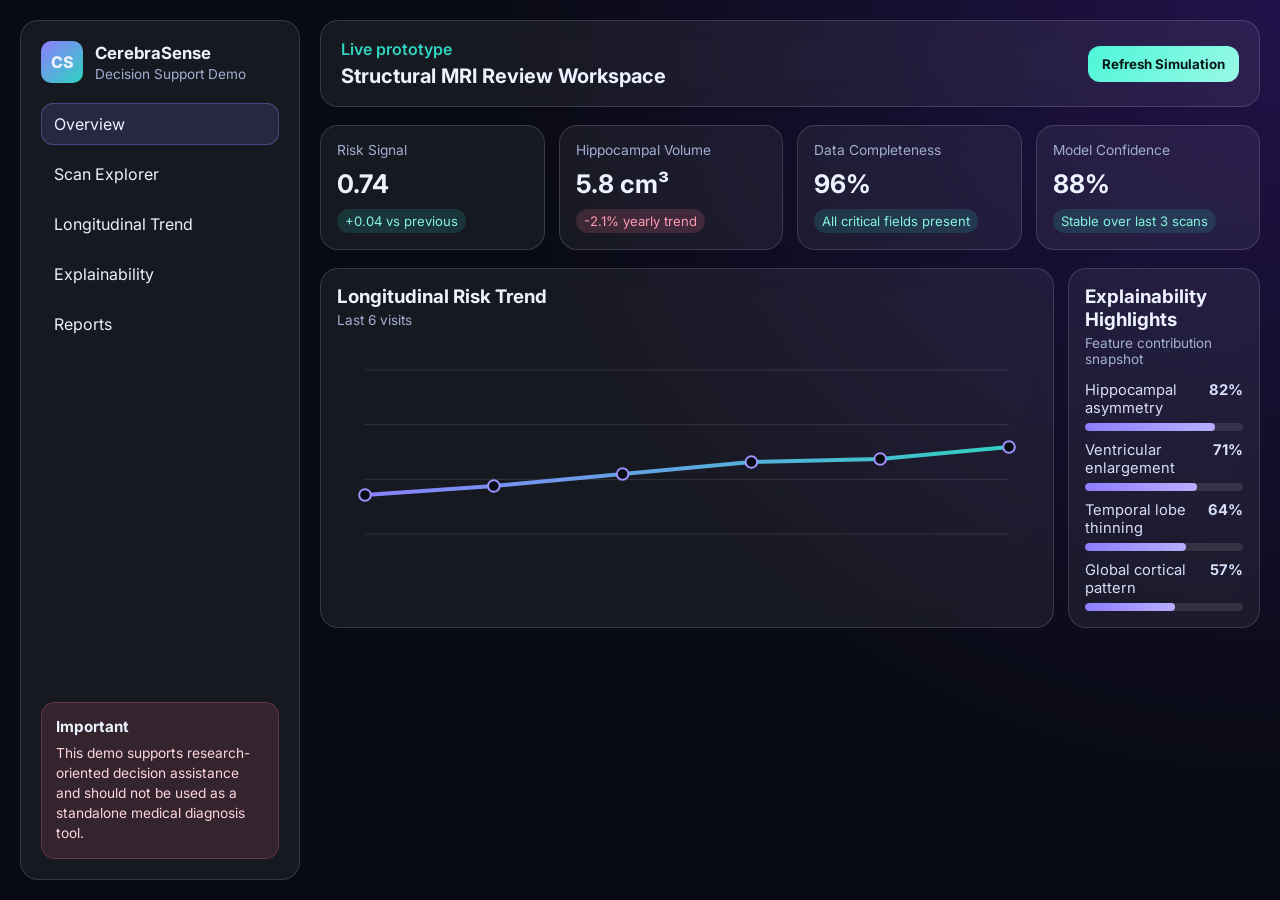
==== frontend_demo/index.html @ 2650602e "feat: implement OASIS backend infrastructure, training pipelines, and model evaluation utilities" ====
<!doctype html>
<html lang="en">
  <head>
    <meta charset="UTF-8" />
    <meta name="viewport" content="width=device-width, initial-scale=1.0" />
    <title>CerebraSense | MRI Decision Support Demo</title>
    <link rel="preconnect" href="https://fonts.googleapis.com" />
    <link rel="preconnect" href="https://fonts.gstatic.com" crossorigin />
    <link
      href="https://fonts.googleapis.com/css2?family=Inter:wght@400;500;600;700;800&display=swap"
      rel="stylesheet"
    />
    <link rel="stylesheet" href="./styles.css" />
  </head>
  <body>
    <div class="app-shell">
      <aside class="sidebar glass">
        <div class="brand">
          <div class="brand-mark">CS</div>
          <div>
            <h1>CerebraSense</h1>
            <p>Decision Support Demo</p>
          </div>
        </div>

        <nav>
          <button class="nav-item active">Overview</button>
          <button class="nav-item">Scan Explorer</button>
          <button class="nav-item">Longitudinal Trend</button>
          <button class="nav-item">Explainability</button>
          <button class="nav-item">Reports</button>
        </nav>

        <div class="notice">
          <h2>Important</h2>
          <p>
            This demo supports research-oriented decision assistance and should
            not be used as a standalone medical diagnosis tool.
          </p>
        </div>
      </aside>

      <main class="content">
        <header class="topbar glass">
          <div>
            <p class="eyebrow">Live prototype</p>
            <h2>Structural MRI Review Workspace</h2>
          </div>
          <button id="refreshBtn" class="primary-btn">Refresh Simulation</button>
        </header>

        <section class="kpi-grid">
          <article class="kpi glass">
            <p>Risk Signal</p>
            <h3 id="riskValue">0.74</h3>
            <span class="trend up">+0.04 vs previous</span>
          </article>
          <article class="kpi glass">
            <p>Hippocampal Volume</p>
            <h3 id="hippoValue">5.8 cm&sup3;</h3>
            <span class="trend down">-2.1% yearly trend</span>
          </article>
          <article class="kpi glass">
            <p>Data Completeness</p>
            <h3 id="dataValue">96%</h3>
            <span class="trend up">All critical fields present</span>
          </article>
          <article class="kpi glass">
            <p>Model Confidence</p>
            <h3 id="confValue">88%</h3>
            <span class="trend up">Stable over last 3 scans</span>
          </article>
        </section>

        <section class="panel-grid">
          <article class="panel glass">
            <div class="panel-header">
              <h3>Longitudinal Risk Trend</h3>
              <p>Last 6 visits</p>
            </div>
            <canvas id="trendChart" width="700" height="220" aria-label="Risk trend chart"></canvas>
          </article>

          <article class="panel glass explainability">
            <div class="panel-header">
              <h3>Explainability Highlights</h3>
              <p>Feature contribution snapshot</p>
            </div>
            <ul id="featureList"></ul>
          </article>
        </section>
      </main>
    </div>

    <script src="./app.js"></script>
  </body>
</html>
---- frontend_demo/styles.css ----
:root {
  --bg: #090b14;
  --bg-soft: #121727;
  --glass: rgba(255, 255, 255, 0.06);
  --line: rgba(255, 255, 255, 0.14);
  --text: #edf2ff;
  --muted: #a2afd2;
  --primary: #8d7dff;
  --primary-2: #2dd4bf;
  --danger: #ff758f;
  --radius: 18px;
}

* {
  box-sizing: border-box;
}

body {
  margin: 0;
  font-family: "Inter", system-ui, sans-serif;
  color: var(--text);
  min-height: 100vh;
  background: radial-gradient(circle at top right, #21124a 0%, var(--bg) 50%),
    linear-gradient(130deg, #060710, #0f1321);
}

.glass {
  background: var(--glass);
  border: 1px solid var(--line);
  backdrop-filter: blur(12px);
  border-radius: var(--radius);
}

.app-shell {
  display: grid;
  grid-template-columns: 280px 1fr;
  gap: 20px;
  min-height: 100vh;
  padding: 20px;
}

.sidebar {
  padding: 20px;
  display: flex;
  flex-direction: column;
  gap: 20px;
}

.brand {
  display: flex;
  gap: 12px;
  align-items: center;
}

.brand-mark {
  width: 42px;
  aspect-ratio: 1;
  border-radius: 10px;
  display: grid;
  place-items: center;
  font-weight: 800;
  background: linear-gradient(140deg, var(--primary), var(--primary-2));
}

.brand h1 {
  font-size: 1.05rem;
  margin: 0;
}

.brand p {
  margin: 3px 0 0;
  font-size: 0.85rem;
  color: var(--muted);
}

nav {
  display: flex;
  flex-direction: column;
  gap: 8px;
}

.nav-item {
  text-align: left;
  border: 1px solid transparent;
  color: var(--text);
  background: transparent;
  border-radius: 12px;
  padding: 10px 12px;
  font: inherit;
}

.nav-item:hover,
.nav-item.active {
  background: rgba(141, 125, 255, 0.15);
  border-color: rgba(141, 125, 255, 0.35);
}

.notice {
  margin-top: auto;
  padding: 14px;
  background: rgba(255, 117, 143, 0.12);
  border: 1px solid rgba(255, 117, 143, 0.24);
  border-radius: 14px;
}

.notice h2 {
  margin: 0 0 8px;
  font-size: 0.95rem;
}

.notice p {
  margin: 0;
  line-height: 1.45;
  color: #ffd6de;
  font-size: 0.86rem;
}

.content {
  display: grid;
  gap: 18px;
  align-content: start;
}

.topbar {
  padding: 18px 20px;
  display: flex;
  justify-content: space-between;
  align-items: center;
  gap: 14px;
}

.eyebrow {
  margin: 0;
  color: var(--primary-2);
  font-weight: 600;
}

.topbar h2 {
  margin: 5px 0 0;
  font-size: 1.25rem;
}

.primary-btn {
  border: none;
  color: #081b1a;
  background: linear-gradient(130deg, #4df6d8, #9af9e6);
  border-radius: 12px;
  padding: 10px 14px;
  font-weight: 700;
  font-family: inherit;
}

.kpi-grid {
  display: grid;
  grid-template-columns: repeat(4, minmax(160px, 1fr));
  gap: 14px;
}

.kpi {
  padding: 16px;
}

.kpi p {
  margin: 0;
  color: var(--muted);
  font-size: 0.86rem;
}

.kpi h3 {
  margin: 10px 0;
  font-size: 1.6rem;
}

.trend {
  font-size: 0.82rem;
  padding: 4px 8px;
  border-radius: 999px;
  display: inline-flex;
}

.trend.up {
  color: #86f3de;
  background: rgba(45, 212, 191, 0.15);
}

.trend.down {
  color: #ff9bb2;
  background: rgba(255, 117, 143, 0.16);
}

.panel-grid {
  display: grid;
  grid-template-columns: 1.7fr 1fr;
  gap: 14px;
}

.panel {
  padding: 16px;
}

.panel-header h3 {
  margin: 0;
}

.panel-header p {
  margin: 4px 0 14px;
  font-size: 0.85rem;
  color: var(--muted);
}

.explainability ul {
  list-style: none;
  margin: 0;
  padding: 0;
  display: grid;
  gap: 10px;
}

.explainability li {
  display: grid;
  gap: 6px;
}

.feature-row {
  display: flex;
  justify-content: space-between;
  color: #d7defa;
  font-size: 0.92rem;
}

.bar {
  width: 100%;
  height: 8px;
  border-radius: 999px;
  background: rgba(255, 255, 255, 0.1);
  overflow: hidden;
}

.bar span {
  display: block;
  height: 100%;
  border-radius: inherit;
  background: linear-gradient(90deg, var(--primary), #b8aeff);
}

@media (max-width: 1100px) {
  .app-shell {
    grid-template-columns: 1fr;
  }

  .kpi-grid {
    grid-template-columns: repeat(2, minmax(170px, 1fr));
  }

  .panel-grid {
    grid-template-columns: 1fr;
  }
}

@media (max-width: 640px) {
  .kpi-grid {
    grid-template-columns: 1fr;
  }

  .topbar {
    flex-direction: column;
    align-items: flex-start;
  }
}
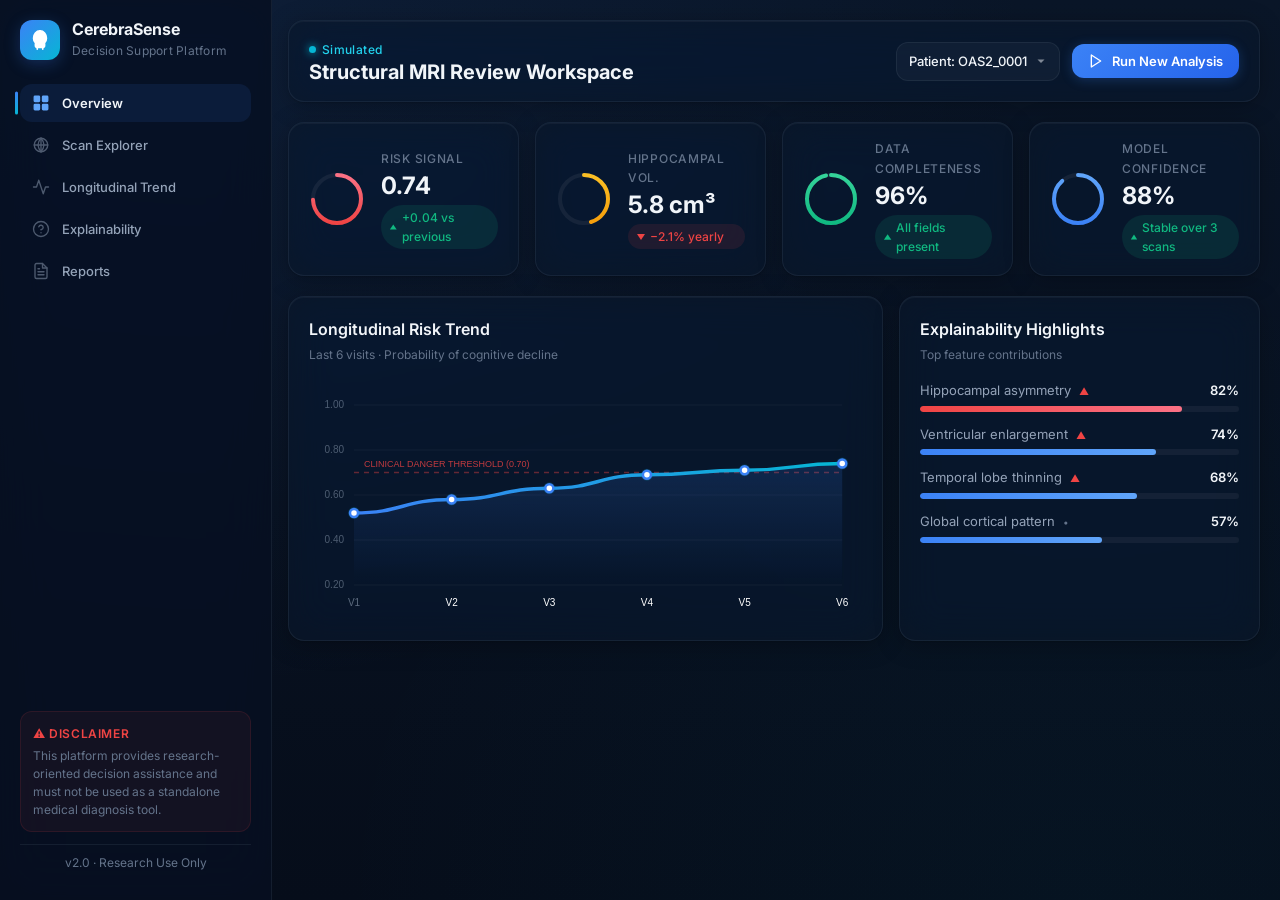
==== commit 2c9cb9ad: "Update execution counts and fix active commit hash in oasis2_multimodal_training notebook - Updated " ====
--- a/frontend_demo/index.html
+++ b/frontend_demo/index.html
@@ -3,95 +3,343 @@
   <head>
     <meta charset="UTF-8" />
     <meta name="viewport" content="width=device-width, initial-scale=1.0" />
-    <title>CerebraSense | MRI Decision Support Demo</title>
+    <meta name="description" content="CerebraSense — AI-Powered MRI Decision Support Platform for Alzheimer's Disease Detection and Longitudinal Monitoring" />
+    <title>CerebraSense | MRI Decision Support Platform</title>
+    <link rel="icon" href="data:image/svg+xml,%3Csvg xmlns='http://www.w3.org/2000/svg' viewBox='0 0 32 32'%3E%3Crect width='32' height='32' rx='8' fill='%233b82f6'/%3E%3Ctext x='16' y='22' text-anchor='middle' font-family='sans-serif' font-weight='800' font-size='16' fill='white'%3ECS%3C/text%3E%3C/svg%3E" />
     <link rel="preconnect" href="https://fonts.googleapis.com" />
     <link rel="preconnect" href="https://fonts.gstatic.com" crossorigin />
-    <link
-      href="https://fonts.googleapis.com/css2?family=Inter:wght@400;500;600;700;800&display=swap"
-      rel="stylesheet"
-    />
+    <link href="https://fonts.googleapis.com/css2?family=Inter:wght@300;400;500;600;700;800&display=swap" rel="stylesheet" />
     <link rel="stylesheet" href="./styles.css" />
   </head>
   <body>
+
+    <!-- Hidden SVG gradient definitions for gauge rings -->
+    <svg class="svg-defs" aria-hidden="true">
+      <defs>
+        <linearGradient id="gaugeGradBlue" x1="0%" y1="0%" x2="100%" y2="0%">
+          <stop offset="0%" stop-color="#3b82f6" />
+          <stop offset="100%" stop-color="#60a5fa" />
+        </linearGradient>
+        <linearGradient id="gaugeGradEmerald" x1="0%" y1="0%" x2="100%" y2="0%">
+          <stop offset="0%" stop-color="#10b981" />
+          <stop offset="100%" stop-color="#34d399" />
+        </linearGradient>
+        <linearGradient id="gaugeGradAmber" x1="0%" y1="0%" x2="100%" y2="0%">
+          <stop offset="0%" stop-color="#f59e0b" />
+          <stop offset="100%" stop-color="#fbbf24" />
+        </linearGradient>
+        <linearGradient id="gaugeGradCoral" x1="0%" y1="0%" x2="100%" y2="0%">
+          <stop offset="0%" stop-color="#ef4444" />
+          <stop offset="100%" stop-color="#fb7185" />
+        </linearGradient>
+      </defs>
+    </svg>
+
     <div class="app-shell">
-      <aside class="sidebar glass">
-        <div class="brand">
-          <div class="brand-mark">CS</div>
-          <div>
-            <h1>CerebraSense</h1>
-            <p>Decision Support Demo</p>
+
+      <!-- ══ Sidebar ══════════════════════════════════════ -->
+      <aside class="sidebar" id="sidebar" role="navigation" aria-label="Main navigation">
+        <div class="sidebar-header">
+          <div class="brand">
+            <div class="brand-mark">
+              <svg viewBox="0 0 24 24" fill="none" stroke="#fff" stroke-width="1.8" stroke-linecap="round" stroke-linejoin="round">
+                <path d="M12 2C8 2 5 5.6 5 10c0 2.4.8 4 2 5v3a2 2 0 0 0 2 2h6a2 2 0 0 0 2-2v-3c1.2-1 2-2.6 2-5 0-4.4-3-8-7-8z"/>
+                <path d="M9 22v-4M15 22v-4M12 2v6M9 10h6"/>
+              </svg>
+            </div>
+            <div>
+              <h1>CerebraSense</h1>
+              <p>Decision Support Platform</p>
+            </div>
           </div>
         </div>
 
         <nav>
-          <button class="nav-item active">Overview</button>
-          <button class="nav-item">Scan Explorer</button>
-          <button class="nav-item">Longitudinal Trend</button>
-          <button class="nav-item">Explainability</button>
-          <button class="nav-item">Reports</button>
+          <button class="nav-item active" data-page="overview" aria-label="Overview dashboard">
+            <svg viewBox="0 0 24 24" fill="none" stroke="currentColor" stroke-width="1.8" stroke-linecap="round" stroke-linejoin="round"><rect x="3" y="3" width="7" height="7" rx="1"/><rect x="14" y="3" width="7" height="7" rx="1"/><rect x="3" y="14" width="7" height="7" rx="1"/><rect x="14" y="14" width="7" height="7" rx="1"/></svg>
+            <span>Overview</span>
+          </button>
+          <button class="nav-item" data-page="scan-explorer" aria-label="Scan Explorer">
+            <svg viewBox="0 0 24 24" fill="none" stroke="currentColor" stroke-width="1.8" stroke-linecap="round" stroke-linejoin="round"><circle cx="12" cy="12" r="9"/><path d="M12 3v18M3 12h18"/><path d="M12 3a15 15 0 0 1 4 9 15 15 0 0 1-4 9"/><path d="M12 3a15 15 0 0 0-4 9 15 15 0 0 0 4 9"/></svg>
+            <span>Scan Explorer</span>
+          </button>
+          <button class="nav-item" data-page="longitudinal" aria-label="Longitudinal Trend">
+            <svg viewBox="0 0 24 24" fill="none" stroke="currentColor" stroke-width="1.8" stroke-linecap="round" stroke-linejoin="round"><polyline points="22 12 18 12 15 21 9 3 6 12 2 12"/></svg>
+            <span>Longitudinal Trend</span>
+          </button>
+          <button class="nav-item" data-page="explainability" aria-label="Explainability">
+            <svg viewBox="0 0 24 24" fill="none" stroke="currentColor" stroke-width="1.8" stroke-linecap="round" stroke-linejoin="round"><circle cx="12" cy="12" r="10"/><path d="M9.09 9a3 3 0 0 1 5.83 1c0 2-3 3-3 3"/><line x1="12" y1="17" x2="12.01" y2="17"/></svg>
+            <span>Explainability</span>
+          </button>
+          <button class="nav-item" data-page="reports" aria-label="Reports">
+            <svg viewBox="0 0 24 24" fill="none" stroke="currentColor" stroke-width="1.8" stroke-linecap="round" stroke-linejoin="round"><path d="M14 2H6a2 2 0 0 0-2 2v16a2 2 0 0 0 2 2h12a2 2 0 0 0 2-2V8z"/><polyline points="14 2 14 8 20 8"/><line x1="16" y1="13" x2="8" y2="13"/><line x1="16" y1="17" x2="8" y2="17"/><polyline points="10 9 9 9 8 9"/></svg>
+            <span>Reports</span>
+          </button>
         </nav>
 
-        <div class="notice">
-          <h2>Important</h2>
-          <p>
-            This demo supports research-oriented decision assistance and should
-            not be used as a standalone medical diagnosis tool.
-          </p>
+        <div class="sidebar-footer">
+          <div class="notice">
+            <h2>⚠ Disclaimer</h2>
+            <p>This platform provides research-oriented decision assistance and must not be used as a standalone medical diagnosis tool.</p>
+          </div>
+          <div class="version-tag">v2.0 · Research Use Only</div>
         </div>
       </aside>
 
-      <main class="content">
+
+      <!-- ══ Main Content ═════════════════════════════════ -->
+      <main class="content" role="main">
+
+        <!-- Top Bar -->
         <header class="topbar glass">
-          <div>
-            <p class="eyebrow">Live prototype</p>
-            <h2>Structural MRI Review Workspace</h2>
-          </div>
-          <button id="refreshBtn" class="primary-btn">Refresh Simulation</button>
+          <div class="topbar-left">
+            <button class="menu-btn" id="menuBtn" aria-label="Toggle navigation">☰</button>
+            <div>
+              <span class="status-badge"><span class="pulse-dot"></span> Simulated</span>
+              <h2 id="pageTitle">Structural MRI Review Workspace</h2>
+            </div>
+          </div>
+          <div class="topbar-right">
+            <div class="patient-selector" id="patientSelector" tabindex="0" role="button" aria-label="Select patient">
+              <span>Patient: OAS2_0001</span>
+              <svg viewBox="0 0 12 12" fill="currentColor"><path d="M2.5 4.5L6 8l3.5-3.5"/></svg>
+            </div>
+            <button id="analyzeBtn" class="primary-btn" aria-label="Run new analysis">
+              <svg viewBox="0 0 24 24" fill="none" stroke="currentColor" stroke-width="2" stroke-linecap="round" stroke-linejoin="round"><polygon points="5 3 19 12 5 21 5 3"/></svg>
+              Run New Analysis
+            </button>
+          </div>
         </header>
 
-        <section class="kpi-grid">
-          <article class="kpi glass">
-            <p>Risk Signal</p>
-            <h3 id="riskValue">0.74</h3>
-            <span class="trend up">+0.04 vs previous</span>
-          </article>
-          <article class="kpi glass">
-            <p>Hippocampal Volume</p>
-            <h3 id="hippoValue">5.8 cm&sup3;</h3>
-            <span class="trend down">-2.1% yearly trend</span>
-          </article>
-          <article class="kpi glass">
-            <p>Data Completeness</p>
-            <h3 id="dataValue">96%</h3>
-            <span class="trend up">All critical fields present</span>
-          </article>
-          <article class="kpi glass">
-            <p>Model Confidence</p>
-            <h3 id="confValue">88%</h3>
-            <span class="trend up">Stable over last 3 scans</span>
-          </article>
-        </section>
-
-        <section class="panel-grid">
-          <article class="panel glass">
+
+        <!-- ── PAGE: Overview ──────────────────────────── -->
+        <div class="page-view active" id="page-overview">
+          <section class="kpi-grid" aria-label="Key performance indicators">
+            <article class="kpi glass" data-gauge-pct="74" data-gauge-color="coral">
+              <svg class="gauge-ring" viewBox="0 0 56 56">
+                <circle class="gauge-bg" cx="28" cy="28" r="24"/>
+                <circle class="gauge-fill coral" cx="28" cy="28" r="24" data-gauge="risk"/>
+              </svg>
+              <div class="kpi-info">
+                <span class="kpi-label">Risk Signal</span>
+                <span class="kpi-value" id="riskValue" data-target="0.74">0.00</span>
+                <span class="trend up"><svg viewBox="0 0 10 10"><path d="M5 2l4 6H1z" fill="currentColor"/></svg> +0.04 vs previous</span>
+              </div>
+            </article>
+            <article class="kpi glass" data-gauge-pct="72" data-gauge-color="amber">
+              <svg class="gauge-ring" viewBox="0 0 56 56">
+                <circle class="gauge-bg" cx="28" cy="28" r="24"/>
+                <circle class="gauge-fill amber" cx="28" cy="28" r="24" data-gauge="hippo"/>
+              </svg>
+              <div class="kpi-info">
+                <span class="kpi-label">Hippocampal Vol.</span>
+                <span class="kpi-value" id="hippoValue" data-target="5.8">0.0</span>
+                <span class="trend down"><svg viewBox="0 0 10 10"><path d="M5 8l4-6H1z" fill="currentColor"/></svg> −2.1% yearly</span>
+              </div>
+            </article>
+            <article class="kpi glass" data-gauge-pct="96" data-gauge-color="emerald">
+              <svg class="gauge-ring" viewBox="0 0 56 56">
+                <circle class="gauge-bg" cx="28" cy="28" r="24"/>
+                <circle class="gauge-fill emerald" cx="28" cy="28" r="24" data-gauge="data"/>
+              </svg>
+              <div class="kpi-info">
+                <span class="kpi-label">Data Completeness</span>
+                <span class="kpi-value" id="dataValue" data-target="96">0</span>
+                <span class="trend up"><svg viewBox="0 0 10 10"><path d="M5 2l4 6H1z" fill="currentColor"/></svg> All fields present</span>
+              </div>
+            </article>
+            <article class="kpi glass" data-gauge-pct="88" data-gauge-color="blue">
+              <svg class="gauge-ring" viewBox="0 0 56 56">
+                <circle class="gauge-bg" cx="28" cy="28" r="24"/>
+                <circle class="gauge-fill blue" cx="28" cy="28" r="24" data-gauge="conf"/>
+              </svg>
+              <div class="kpi-info">
+                <span class="kpi-label">Model Confidence</span>
+                <span class="kpi-value" id="confValue" data-target="88">0</span>
+                <span class="trend up"><svg viewBox="0 0 10 10"><path d="M5 2l4 6H1z" fill="currentColor"/></svg> Stable over 3 scans</span>
+              </div>
+            </article>
+          </section>
+
+          <section class="panel-grid">
+            <article class="panel glass">
+              <div class="panel-header">
+                <h3>Longitudinal Risk Trend</h3>
+                <p>Last 6 visits · Probability of cognitive decline</p>
+              </div>
+              <div class="chart-container">
+                <canvas id="trendChart" aria-label="Risk trend chart over 6 visits"></canvas>
+                <div class="chart-tooltip" id="chartTooltip">
+                  <div class="tt-label"></div>
+                  <div class="tt-value"></div>
+                  <div class="tt-delta"></div>
+                </div>
+              </div>
+            </article>
+
+            <article class="panel glass explainability">
+              <div class="panel-header">
+                <h3>Explainability Highlights</h3>
+                <p>Top feature contributions</p>
+              </div>
+              <ul id="featureList" aria-label="Feature importance breakdown"></ul>
+            </article>
+          </section>
+        </div>
+
+
+        <!-- ── PAGE: Scan Explorer ─────────────────────── -->
+        <div class="page-view" id="page-scan-explorer">
+          <div class="scan-viewer-grid">
+            <div class="scan-plane glass">
+              <div class="scan-plane-label"><span class="plane-dot axial"></span> Axial Plane</div>
+              <div class="scan-canvas-wrap">
+                <canvas id="scanAxial" width="256" height="256"></canvas>
+                <div class="scan-crosshair"></div>
+              </div>
+              <div class="slice-controls">
+                <input type="range" class="slice-slider" id="sliderAxial" min="0" max="95" value="48" aria-label="Axial slice" />
+                <span class="slice-label" id="labelAxial">Slice 48</span>
+              </div>
+            </div>
+            <div class="scan-plane glass">
+              <div class="scan-plane-label"><span class="plane-dot coronal"></span> Coronal Plane</div>
+              <div class="scan-canvas-wrap">
+                <canvas id="scanCoronal" width="256" height="256"></canvas>
+                <div class="scan-crosshair"></div>
+              </div>
+              <div class="slice-controls">
+                <input type="range" class="slice-slider" id="sliderCoronal" min="0" max="95" value="48" aria-label="Coronal slice" />
+                <span class="slice-label" id="labelCoronal">Slice 48</span>
+              </div>
+            </div>
+            <div class="scan-plane glass">
+              <div class="scan-plane-label"><span class="plane-dot sagittal"></span> Sagittal Plane</div>
+              <div class="scan-canvas-wrap">
+                <canvas id="scanSagittal" width="256" height="256"></canvas>
+                <div class="scan-crosshair"></div>
+              </div>
+              <div class="slice-controls">
+                <input type="range" class="slice-slider" id="sliderSagittal" min="0" max="95" value="48" aria-label="Sagittal slice" />
+                <span class="slice-label" id="labelSagittal">Slice 48</span>
+              </div>
+            </div>
+          </div>
+
+          <div class="scan-metadata">
+            <div class="meta-card glass"><div class="meta-label">Scanner</div><div class="meta-value">Siemens 3T Magnetom</div></div>
+            <div class="meta-card glass"><div class="meta-label">Acquisition Date</div><div class="meta-value">2024-03-15</div></div>
+            <div class="meta-card glass"><div class="meta-label">Voxel Size</div><div class="meta-value">1.0 × 1.0 × 1.0 mm³</div></div>
+            <div class="meta-card glass"><div class="meta-label">Sequence</div><div class="meta-value">T1w MPRAGE</div></div>
+            <div class="meta-card glass"><div class="meta-label">Matrix Size</div><div class="meta-value">256 × 256 × 96</div></div>
+            <div class="meta-card glass"><div class="meta-label">Patient Age</div><div class="meta-value">72 years</div></div>
+          </div>
+        </div>
+
+
+        <!-- ── PAGE: Longitudinal Trend ────────────────── -->
+        <div class="page-view" id="page-longitudinal">
+          <div class="panel glass" style="padding: var(--sp-5);">
             <div class="panel-header">
-              <h3>Longitudinal Risk Trend</h3>
-              <p>Last 6 visits</p>
-            </div>
-            <canvas id="trendChart" width="700" height="220" aria-label="Risk trend chart"></canvas>
-          </article>
-
-          <article class="panel glass explainability">
+              <h3>Multi-Metric Longitudinal Analysis</h3>
+              <p>Track changes across visits to detect disease progression</p>
+            </div>
+            <div class="longitudinal-controls">
+              <button class="metric-toggle active" data-metric="risk"><span class="toggle-dot" style="background:#3b82f6"></span> Risk Score</button>
+              <button class="metric-toggle active" data-metric="hippo"><span class="toggle-dot" style="background:#10b981"></span> Hippocampal Vol.</button>
+              <button class="metric-toggle" data-metric="mmse"><span class="toggle-dot" style="background:#f59e0b"></span> MMSE Score</button>
+              <div class="range-selector">
+                <button class="range-btn" data-range="3">3 Visits</button>
+                <button class="range-btn active" data-range="6">6 Visits</button>
+                <button class="range-btn" data-range="12">12 Visits</button>
+              </div>
+            </div>
+            <div class="long-chart-wrap">
+              <canvas id="longChart" aria-label="Multi-metric longitudinal chart"></canvas>
+            </div>
+          </div>
+
+          <div class="panel glass" style="padding: var(--sp-5);">
             <div class="panel-header">
-              <h3>Explainability Highlights</h3>
-              <p>Feature contribution snapshot</p>
-            </div>
-            <ul id="featureList"></ul>
-          </article>
-        </section>
+              <h3>Visit Metrics Table</h3>
+              <p>Raw values per visit</p>
+            </div>
+            <div class="metrics-table-wrap">
+              <table class="metrics-table" id="metricsTable">
+                <thead>
+                  <tr><th>Visit</th><th>Date</th><th>Risk Score</th><th>Hippo. Vol.</th><th>MMSE</th><th>Δ Risk</th></tr>
+                </thead>
+                <tbody></tbody>
+              </table>
+            </div>
+          </div>
+        </div>
+
+
+        <!-- ── PAGE: Explainability ────────────────────── -->
+        <div class="page-view" id="page-explainability">
+          <div class="panel glass" style="padding: var(--sp-5);">
+            <div class="panel-header">
+              <h3>Feature Importance Analysis</h3>
+              <p>Model attribution for current prediction</p>
+            </div>
+            <ul id="explainFullList" aria-label="Full feature importance list"></ul>
+          </div>
+
+          <div class="explain-grid">
+            <div class="explain-detail-card glass">
+              <h4>Regional Atrophy Assessment</h4>
+              <div class="region-list" id="regionList"></div>
+            </div>
+            <div class="explain-detail-card glass">
+              <h4>Model Performance Metrics</h4>
+              <div class="perf-metrics" id="perfMetrics"></div>
+            </div>
+          </div>
+        </div>
+
+
+        <!-- ── PAGE: Reports ───────────────────────────── -->
+        <div class="page-view" id="page-reports">
+          <div class="report-card glass">
+            <div class="report-header">
+              <div>
+                <h3>Clinical Decision Support Report</h3>
+                <p class="report-date" id="reportDate"></p>
+              </div>
+              <button class="export-btn" id="exportBtn" aria-label="Export report">
+                <svg viewBox="0 0 24 24" fill="none" stroke="currentColor" stroke-width="2" stroke-linecap="round" stroke-linejoin="round"><path d="M21 15v4a2 2 0 0 1-2 2H5a2 2 0 0 1-2-2v-4"/><polyline points="7 10 12 15 17 10"/><line x1="12" y1="15" x2="12" y2="3"/></svg>
+                Export PDF
+              </button>
+            </div>
+
+            <div class="report-section">
+              <h4>Key Findings</h4>
+              <div class="findings-list" id="findingsList"></div>
+            </div>
+
+            <div class="report-section">
+              <h4>Clinical Recommendation</h4>
+              <div class="recommendation-box" id="recommendationBox">
+                <p></p>
+              </div>
+            </div>
+
+            <div class="report-section">
+              <h4>Summary Metrics</h4>
+              <div class="kpi-grid" id="reportMetrics" style="grid-template-columns: repeat(3, 1fr);"></div>
+            </div>
+
+            <div class="disclaimer">
+              ⚠ This report is generated by an AI-assisted decision support system for research purposes only. All findings must be reviewed and validated by a qualified medical professional before any clinical action is taken. CerebraSense is not a medical device.
+            </div>
+          </div>
+        </div>
+
       </main>
     </div>
 
+    <div class="sidebar-overlay" id="sidebarOverlay"></div>
     <script src="./app.js"></script>
   </body>
 </html>
--- a/frontend_demo/styles.css
+++ b/frontend_demo/styles.css
@@ -1,238 +1,694 @@
+/* ═══════════════════════════════════════════════════════════
+   CerebraSense Design System v2.0
+   Clinical Blue / White — Premium Medical Dashboard
+   ═══════════════════════════════════════════════════════════ */
+
+/* ── 1. Design Tokens ──────────────────────────────────── */
 :root {
-  --bg: #090b14;
-  --bg-soft: #121727;
-  --glass: rgba(255, 255, 255, 0.06);
-  --line: rgba(255, 255, 255, 0.14);
-  --text: #edf2ff;
-  --muted: #a2afd2;
-  --primary: #8d7dff;
-  --primary-2: #2dd4bf;
-  --danger: #ff758f;
-  --radius: 18px;
-}
-
-* {
-  box-sizing: border-box;
-}
+  /* Backgrounds */
+  --bg:            #060d1a;
+  --bg-soft:       #0c1829;
+  --bg-elevated:   #111f36;
+  --bg-card:       rgba(12, 24, 41, 0.65);
+
+  /* Surfaces & Borders */
+  --surface:       rgba(255, 255, 255, 0.035);
+  --border:        rgba(148, 163, 184, 0.1);
+  --border-hover:  rgba(148, 163, 184, 0.22);
+
+  /* Text */
+  --text:          #f1f5f9;
+  --text-secondary:#94a3b8;
+  --text-muted:    #64748b;
+
+  /* Primary (Clinical Blue) */
+  --primary:       #3b82f6;
+  --primary-light: #60a5fa;
+  --primary-dark:  #2563eb;
+  --primary-glow:  rgba(59, 130, 246, 0.25);
+
+  /* Accent (Cyan) */
+  --accent:        #06b6d4;
+  --accent-light:  #22d3ee;
+
+  /* Semantic */
+  --success:       #10b981;
+  --success-bg:    rgba(16, 185, 129, 0.12);
+  --warning:       #f59e0b;
+  --warning-bg:    rgba(245, 158, 11, 0.12);
+  --danger:        #ef4444;
+  --danger-bg:     rgba(239, 68, 68, 0.10);
+
+  /* Typography */
+  --font:          'Inter', system-ui, -apple-system, sans-serif;
+  --text-xs:       0.75rem;
+  --text-sm:       0.8125rem;
+  --text-base:     0.875rem;
+  --text-md:       1rem;
+  --text-lg:       1.125rem;
+  --text-xl:       1.25rem;
+  --text-2xl:      1.5rem;
+  --text-3xl:      1.875rem;
+  --fw-normal:     400;
+  --fw-medium:     500;
+  --fw-semibold:   600;
+  --fw-bold:       700;
+  --fw-extrabold:  800;
+
+  /* Spacing (4px base) */
+  --sp-1: 4px;   --sp-2: 8px;   --sp-3: 12px;
+  --sp-4: 16px;  --sp-5: 20px;  --sp-6: 24px;
+  --sp-7: 28px;  --sp-8: 32px;  --sp-10: 40px;
+  --sp-12: 48px;
+
+  /* Radii */
+  --radius-sm:  8px;
+  --radius-md:  12px;
+  --radius-lg:  16px;
+  --radius-xl:  20px;
+  --radius-full:999px;
+
+  /* Motion */
+  --ease-spring: cubic-bezier(0.34, 1.56, 0.64, 1);
+  --ease-smooth: cubic-bezier(0.25, 0.1, 0.25, 1);
+  --ease-out:    cubic-bezier(0, 0, 0.2, 1);
+  --dur-fast:    150ms;
+  --dur-normal:  300ms;
+  --dur-slow:    500ms;
+  --dur-chart:   1200ms;
+
+  /* Layout */
+  --sidebar-w:   272px;
+}
+
+
+/* ── 2. Reset & Base ───────────────────────────────────── */
+*, *::before, *::after { box-sizing: border-box; margin: 0; padding: 0; }
+
+html { scroll-behavior: smooth; }
 
 body {
-  margin: 0;
-  font-family: "Inter", system-ui, sans-serif;
+  font-family: var(--font);
+  font-size: var(--text-base);
   color: var(--text);
+  line-height: 1.6;
   min-height: 100vh;
-  background: radial-gradient(circle at top right, #21124a 0%, var(--bg) 50%),
-    linear-gradient(130deg, #060710, #0f1321);
-}
-
+  background:
+    radial-gradient(ellipse at 15% 0%, rgba(59,130,246,0.07) 0%, transparent 55%),
+    radial-gradient(ellipse at 85% 100%, rgba(6,182,212,0.04) 0%, transparent 50%),
+    linear-gradient(180deg, #0a1628 0%, var(--bg) 100%);
+  -webkit-font-smoothing: antialiased;
+  -moz-osx-font-smoothing: grayscale;
+}
+
+a { color: var(--primary-light); text-decoration: none; }
+button { cursor: pointer; font-family: var(--font); }
+canvas { display: block; }
+img { max-width: 100%; display: block; }
+ul { list-style: none; }
+
+:focus-visible {
+  outline: 2px solid var(--primary);
+  outline-offset: 2px;
+  border-radius: var(--radius-sm);
+}
+
+
+/* ── 3. Glass Effect ───────────────────────────────────── */
 .glass {
-  background: var(--glass);
-  border: 1px solid var(--line);
-  backdrop-filter: blur(12px);
-  border-radius: var(--radius);
-}
-
+  background: var(--bg-card);
+  backdrop-filter: blur(20px) saturate(180%);
+  -webkit-backdrop-filter: blur(20px) saturate(180%);
+  border: 1px solid var(--border);
+  border-radius: var(--radius-lg);
+  box-shadow:
+    inset 0 1px 0 rgba(255,255,255,0.04),
+    0 4px 24px rgba(0,0,0,0.25),
+    0 1px 2px rgba(0,0,0,0.15);
+  transition: border-color var(--dur-normal) var(--ease-smooth),
+              box-shadow var(--dur-normal) var(--ease-smooth);
+}
+
+.glass:hover {
+  border-color: var(--border-hover);
+}
+
+
+/* ── 4. App Layout ─────────────────────────────────────── */
 .app-shell {
   display: grid;
-  grid-template-columns: 280px 1fr;
-  gap: 20px;
+  grid-template-columns: var(--sidebar-w) 1fr;
   min-height: 100vh;
-  padding: 20px;
-}
-
+}
+
+.content {
+  display: flex;
+  flex-direction: column;
+  gap: var(--sp-5);
+  padding: var(--sp-5);
+  padding-left: var(--sp-4);
+  overflow-x: hidden;
+}
+
+
+/* ── 5. Sidebar ────────────────────────────────────────── */
 .sidebar {
-  padding: 20px;
+  position: sticky;
+  top: 0;
+  height: 100vh;
   display: flex;
   flex-direction: column;
-  gap: 20px;
+  padding: var(--sp-5);
+  background: rgba(8, 16, 32, 0.85);
+  backdrop-filter: blur(24px) saturate(180%);
+  -webkit-backdrop-filter: blur(24px) saturate(180%);
+  border-right: 1px solid var(--border);
+  border-radius: 0;
+  z-index: 100;
+  overflow-y: auto;
+}
+
+.sidebar-header {
+  display: flex;
+  align-items: center;
+  justify-content: space-between;
+  margin-bottom: var(--sp-6);
 }
 
 .brand {
   display: flex;
-  gap: 12px;
+  gap: var(--sp-3);
   align-items: center;
 }
 
 .brand-mark {
-  width: 42px;
-  aspect-ratio: 1;
-  border-radius: 10px;
+  width: 40px;
+  height: 40px;
+  border-radius: var(--radius-md);
   display: grid;
   place-items: center;
-  font-weight: 800;
-  background: linear-gradient(140deg, var(--primary), var(--primary-2));
+  background: linear-gradient(135deg, var(--primary), var(--accent));
+  box-shadow: 0 4px 16px var(--primary-glow);
+  flex-shrink: 0;
+}
+
+.brand-mark svg {
+  width: 22px;
+  height: 22px;
+  fill: #fff;
 }
 
 .brand h1 {
-  font-size: 1.05rem;
-  margin: 0;
+  font-size: var(--text-md);
+  font-weight: var(--fw-bold);
+  color: var(--text);
+  line-height: 1.2;
 }
 
 .brand p {
-  margin: 3px 0 0;
-  font-size: 0.85rem;
-  color: var(--muted);
-}
-
-nav {
+  font-size: var(--text-xs);
+  color: var(--text-muted);
+  margin-top: 2px;
+  letter-spacing: 0.02em;
+}
+
+/* Nav */
+.sidebar nav {
   display: flex;
   flex-direction: column;
-  gap: 8px;
+  gap: var(--sp-1);
 }
 
 .nav-item {
+  display: flex;
+  align-items: center;
+  gap: var(--sp-3);
+  padding: 10px var(--sp-3);
+  border: none;
+  border-radius: var(--radius-md);
+  background: transparent;
+  color: var(--text-secondary);
+  font-size: var(--text-sm);
+  font-weight: var(--fw-medium);
   text-align: left;
-  border: 1px solid transparent;
+  position: relative;
+  transition:
+    background var(--dur-normal) var(--ease-smooth),
+    color var(--dur-normal) var(--ease-smooth),
+    transform var(--dur-fast) var(--ease-smooth);
+}
+
+.nav-item svg {
+  width: 18px;
+  height: 18px;
+  flex-shrink: 0;
+  opacity: 0.5;
+  transition: opacity var(--dur-normal) var(--ease-smooth);
+}
+
+.nav-item:hover {
+  background: rgba(59, 130, 246, 0.06);
   color: var(--text);
+  transform: translateX(3px);
+}
+
+.nav-item:hover svg {
+  opacity: 0.8;
+}
+
+.nav-item.active {
+  background: rgba(59, 130, 246, 0.1);
+  color: var(--text);
+  font-weight: var(--fw-semibold);
+}
+
+.nav-item.active svg {
+  opacity: 1;
+  fill: var(--primary-light);
+  stroke: var(--primary-light);
+}
+
+.nav-item.active::before {
+  content: '';
+  position: absolute;
+  left: -5px;
+  top: 50%;
+  transform: translateY(-50%);
+  width: 3px;
+  height: 60%;
+  border-radius: var(--radius-full);
+  background: linear-gradient(180deg, var(--primary), var(--accent));
+}
+
+/* Sidebar footer */
+.sidebar-footer {
+  margin-top: auto;
+  padding-top: var(--sp-5);
+  display: flex;
+  flex-direction: column;
+  gap: var(--sp-3);
+}
+
+.notice {
+  padding: var(--sp-3);
+  background: rgba(239, 68, 68, 0.06);
+  border: 1px solid rgba(239, 68, 68, 0.12);
+  border-radius: var(--radius-md);
+}
+
+.notice h2 {
+  font-size: var(--text-xs);
+  font-weight: var(--fw-semibold);
+  color: var(--danger);
+  margin-bottom: var(--sp-1);
+  text-transform: uppercase;
+  letter-spacing: 0.05em;
+}
+
+.notice p {
+  font-size: var(--text-xs);
+  color: var(--text-muted);
+  line-height: 1.5;
+}
+
+.version-tag {
+  font-size: var(--text-xs);
+  color: var(--text-muted);
+  text-align: center;
+  padding: var(--sp-2) 0;
+  border-top: 1px solid var(--border);
+}
+
+/* Mobile menu button */
+.menu-btn {
+  display: none;
   background: transparent;
-  border-radius: 12px;
-  padding: 10px 12px;
-  font: inherit;
-}
-
-.nav-item:hover,
-.nav-item.active {
-  background: rgba(141, 125, 255, 0.15);
-  border-color: rgba(141, 125, 255, 0.35);
-}
-
-.notice {
-  margin-top: auto;
-  padding: 14px;
-  background: rgba(255, 117, 143, 0.12);
-  border: 1px solid rgba(255, 117, 143, 0.24);
-  border-radius: 14px;
-}
-
-.notice h2 {
-  margin: 0 0 8px;
-  font-size: 0.95rem;
-}
-
-.notice p {
-  margin: 0;
-  line-height: 1.45;
-  color: #ffd6de;
-  font-size: 0.86rem;
-}
-
-.content {
-  display: grid;
-  gap: 18px;
-  align-content: start;
-}
-
+  border: 1px solid var(--border);
+  color: var(--text);
+  border-radius: var(--radius-sm);
+  padding: 6px 10px;
+  font-size: var(--text-lg);
+}
+
+.sidebar-overlay {
+  display: none;
+  position: fixed;
+  inset: 0;
+  background: rgba(0,0,0,0.5);
+  z-index: 90;
+}
+
+
+/* ── 6. Top Bar ────────────────────────────────────────── */
 .topbar {
-  padding: 18px 20px;
+  padding: var(--sp-4) var(--sp-5);
   display: flex;
   justify-content: space-between;
   align-items: center;
-  gap: 14px;
-}
-
-.eyebrow {
-  margin: 0;
-  color: var(--primary-2);
-  font-weight: 600;
-}
-
-.topbar h2 {
-  margin: 5px 0 0;
-  font-size: 1.25rem;
-}
-
+  gap: var(--sp-4);
+  flex-wrap: wrap;
+}
+
+.topbar-left {
+  display: flex;
+  align-items: center;
+  gap: var(--sp-3);
+}
+
+.topbar-left h2 {
+  font-size: var(--text-xl);
+  font-weight: var(--fw-bold);
+  line-height: 1.3;
+}
+
+.topbar-right {
+  display: flex;
+  align-items: center;
+  gap: var(--sp-3);
+}
+
+/* Status badge */
+.status-badge {
+  display: inline-flex;
+  align-items: center;
+  gap: 6px;
+  font-size: var(--text-xs);
+  color: var(--accent-light);
+  font-weight: var(--fw-medium);
+  letter-spacing: 0.03em;
+}
+
+.pulse-dot {
+  width: 7px;
+  height: 7px;
+  border-radius: 50%;
+  background: var(--accent);
+  box-shadow: 0 0 8px var(--accent);
+  animation: pulse 2s ease-in-out infinite;
+}
+
+/* Patient selector */
+.patient-selector {
+  display: flex;
+  align-items: center;
+  gap: var(--sp-2);
+  padding: 8px var(--sp-3);
+  background: var(--surface);
+  border: 1px solid var(--border);
+  border-radius: var(--radius-md);
+  color: var(--text);
+  font-size: var(--text-sm);
+  font-weight: var(--fw-medium);
+  cursor: pointer;
+  position: relative;
+  transition: border-color var(--dur-fast) var(--ease-smooth);
+}
+
+.patient-selector:hover {
+  border-color: var(--border-hover);
+}
+
+.patient-selector svg {
+  width: 12px;
+  height: 12px;
+  opacity: 0.5;
+}
+
+/* Primary button */
 .primary-btn {
+  display: inline-flex;
+  align-items: center;
+  gap: var(--sp-2);
   border: none;
-  color: #081b1a;
-  background: linear-gradient(130deg, #4df6d8, #9af9e6);
-  border-radius: 12px;
-  padding: 10px 14px;
-  font-weight: 700;
-  font-family: inherit;
-}
-
+  color: #fff;
+  background: linear-gradient(135deg, var(--primary), var(--primary-dark));
+  border-radius: var(--radius-md);
+  padding: 9px var(--sp-4);
+  font-size: var(--text-sm);
+  font-weight: var(--fw-semibold);
+  box-shadow: 0 2px 12px var(--primary-glow);
+  transition:
+    transform var(--dur-fast) var(--ease-smooth),
+    box-shadow var(--dur-normal) var(--ease-smooth);
+}
+
+.primary-btn svg {
+  width: 16px;
+  height: 16px;
+}
+
+.primary-btn:hover {
+  transform: translateY(-1px) scale(1.02);
+  box-shadow: 0 4px 20px rgba(59,130,246,0.35);
+}
+
+.primary-btn:active {
+  transform: scale(0.97);
+}
+
+.primary-btn.loading {
+  pointer-events: none;
+  opacity: 0.7;
+}
+
+.primary-btn .spinner {
+  width: 14px;
+  height: 14px;
+  border: 2px solid rgba(255,255,255,0.3);
+  border-top-color: #fff;
+  border-radius: 50%;
+  animation: spin 0.6s linear infinite;
+}
+
+
+/* ── 7. KPI Cards ──────────────────────────────────────── */
 .kpi-grid {
   display: grid;
-  grid-template-columns: repeat(4, minmax(160px, 1fr));
-  gap: 14px;
+  grid-template-columns: repeat(4, 1fr);
+  gap: var(--sp-4);
 }
 
 .kpi {
-  padding: 16px;
-}
-
-.kpi p {
-  margin: 0;
-  color: var(--muted);
-  font-size: 0.86rem;
-}
-
-.kpi h3 {
-  margin: 10px 0;
-  font-size: 1.6rem;
+  padding: var(--sp-4) var(--sp-5);
+  display: flex;
+  align-items: center;
+  gap: var(--sp-4);
+  transition:
+    transform var(--dur-normal) var(--ease-smooth),
+    box-shadow var(--dur-normal) var(--ease-smooth);
+  animation: slideUp var(--dur-slow) var(--ease-out) both;
+}
+
+.kpi:nth-child(1) { animation-delay: 0.05s; }
+.kpi:nth-child(2) { animation-delay: 0.12s; }
+.kpi:nth-child(3) { animation-delay: 0.19s; }
+.kpi:nth-child(4) { animation-delay: 0.26s; }
+
+.kpi:hover {
+  transform: translateY(-3px);
+  box-shadow:
+    inset 0 1px 0 rgba(255,255,255,0.06),
+    0 8px 32px rgba(0,0,0,0.35),
+    0 0 0 1px var(--border-hover);
+}
+
+/* Gauge ring */
+.gauge-ring {
+  width: 56px;
+  height: 56px;
+  flex-shrink: 0;
+  transform: rotate(-90deg);
+}
+
+.gauge-bg {
+  fill: none;
+  stroke: rgba(255,255,255,0.06);
+  stroke-width: 4;
+}
+
+.gauge-fill {
+  fill: none;
+  stroke-width: 4;
+  stroke-linecap: round;
+  transition: stroke-dashoffset var(--dur-chart) var(--ease-smooth);
+}
+
+.gauge-fill.blue    { stroke: url(#gaugeGradBlue); }
+.gauge-fill.emerald { stroke: url(#gaugeGradEmerald); }
+.gauge-fill.amber   { stroke: url(#gaugeGradAmber); }
+.gauge-fill.coral   { stroke: url(#gaugeGradCoral); }
+
+/* KPI text */
+.kpi-info {
+  display: flex;
+  flex-direction: column;
+  min-width: 0;
+}
+
+.kpi-label {
+  font-size: var(--text-xs);
+  color: var(--text-muted);
+  font-weight: var(--fw-medium);
+  text-transform: uppercase;
+  letter-spacing: 0.06em;
+}
+
+.kpi-value {
+  font-size: var(--text-2xl);
+  font-weight: var(--fw-bold);
+  line-height: 1.2;
+  margin: var(--sp-1) 0;
+  color: var(--text);
 }
 
 .trend {
-  font-size: 0.82rem;
-  padding: 4px 8px;
-  border-radius: 999px;
   display: inline-flex;
+  align-items: center;
+  gap: 4px;
+  font-size: var(--text-xs);
+  font-weight: var(--fw-medium);
+  padding: 3px 8px;
+  border-radius: var(--radius-full);
 }
 
 .trend.up {
-  color: #86f3de;
-  background: rgba(45, 212, 191, 0.15);
+  color: var(--success);
+  background: var(--success-bg);
 }
 
 .trend.down {
-  color: #ff9bb2;
-  background: rgba(255, 117, 143, 0.16);
-}
-
+  color: var(--danger);
+  background: var(--danger-bg);
+}
+
+.trend.neutral {
+  color: var(--warning);
+  background: var(--warning-bg);
+}
+
+.trend svg {
+  width: 10px;
+  height: 10px;
+}
+
+
+/* ── 8. Panel Grid ─────────────────────────────────────── */
 .panel-grid {
   display: grid;
-  grid-template-columns: 1.7fr 1fr;
-  gap: 14px;
+  grid-template-columns: 1.65fr 1fr;
+  gap: var(--sp-4);
+  animation: slideUp var(--dur-slow) var(--ease-out) 0.3s both;
 }
 
 .panel {
-  padding: 16px;
+  padding: var(--sp-5);
+  display: flex;
+  flex-direction: column;
+}
+
+.panel-header {
+  margin-bottom: var(--sp-4);
 }
 
 .panel-header h3 {
-  margin: 0;
+  font-size: var(--text-md);
+  font-weight: var(--fw-semibold);
 }
 
 .panel-header p {
-  margin: 4px 0 14px;
-  font-size: 0.85rem;
-  color: var(--muted);
+  font-size: var(--text-xs);
+  color: var(--text-muted);
+  margin-top: 2px;
+}
+
+
+/* ── 9. Chart ──────────────────────────────────────────── */
+.chart-container {
+  position: relative;
+  flex: 1;
+}
+
+.chart-container canvas {
+  width: 100%;
+  border-radius: var(--radius-sm);
+}
+
+.chart-tooltip {
+  position: absolute;
+  pointer-events: none;
+  padding: var(--sp-2) var(--sp-3);
+  background: rgba(15, 23, 42, 0.92);
+  backdrop-filter: blur(12px);
+  border: 1px solid var(--border-hover);
+  border-radius: var(--radius-sm);
+  font-size: var(--text-xs);
+  color: var(--text);
+  white-space: nowrap;
+  opacity: 0;
+  transform: translateY(4px);
+  transition: opacity var(--dur-fast) var(--ease-smooth),
+              transform var(--dur-fast) var(--ease-smooth);
+  z-index: 10;
+}
+
+.chart-tooltip.visible {
+  opacity: 1;
+  transform: translateY(0);
+}
+
+.chart-tooltip .tt-label {
+  color: var(--text-muted);
+  font-size: 10px;
+}
+
+.chart-tooltip .tt-value {
+  font-weight: var(--fw-bold);
+  font-size: var(--text-sm);
+  color: var(--primary-light);
+}
+
+.chart-tooltip .tt-delta {
+  font-size: 10px;
+  margin-top: 2px;
+}
+
+
+/* ── 10. Explainability ────────────────────────────────── */
+.explainability {
+  min-height: 0;
 }
 
 .explainability ul {
-  list-style: none;
-  margin: 0;
-  padding: 0;
-  display: grid;
-  gap: 10px;
+  display: flex;
+  flex-direction: column;
+  gap: var(--sp-3);
+  flex: 1;
 }
 
 .explainability li {
-  display: grid;
-  gap: 6px;
+  display: flex;
+  flex-direction: column;
+  gap: 5px;
 }
 
 .feature-row {
   display: flex;
   justify-content: space-between;
-  color: #d7defa;
-  font-size: 0.92rem;
+  align-items: center;
+  font-size: var(--text-sm);
+  color: var(--text-secondary);
+}
+
+.feature-row strong {
+  color: var(--text);
+  font-weight: var(--fw-semibold);
 }
 
 .bar {
   width: 100%;
-  height: 8px;
-  border-radius: 999px;
-  background: rgba(255, 255, 255, 0.1);
+  height: 6px;
+  border-radius: var(--radius-full);
+  background: rgba(255,255,255,0.05);
   overflow: hidden;
 }
 
@@ -240,24 +696,565 @@
   display: block;
   height: 100%;
   border-radius: inherit;
-  background: linear-gradient(90deg, var(--primary), #b8aeff);
-}
-
+  width: 0%;
+  transition: width 800ms var(--ease-spring);
+}
+
+.bar.high span    { background: linear-gradient(90deg, var(--danger), #fb7185); }
+.bar.medium span  { background: linear-gradient(90deg, var(--primary), var(--primary-light)); }
+.bar.low span     { background: linear-gradient(90deg, var(--accent), var(--accent-light)); }
+
+
+/* ── 11. Page Views ────────────────────────────────────── */
+.page-view {
+  display: none;
+  animation: fadeSlideIn var(--dur-slow) var(--ease-out) both;
+}
+
+.page-view.active {
+  display: flex;
+  flex-direction: column;
+  gap: var(--sp-5);
+}
+
+
+/* ── Scan Explorer ── */
+.scan-viewer-grid {
+  display: grid;
+  grid-template-columns: repeat(3, 1fr);
+  gap: var(--sp-4);
+}
+
+.scan-plane {
+  padding: var(--sp-4);
+  display: flex;
+  flex-direction: column;
+  gap: var(--sp-3);
+}
+
+.scan-plane-label {
+  font-size: var(--text-xs);
+  font-weight: var(--fw-semibold);
+  color: var(--text-muted);
+  text-transform: uppercase;
+  letter-spacing: 0.06em;
+  display: flex;
+  align-items: center;
+  gap: var(--sp-2);
+}
+
+.scan-plane-label .plane-dot {
+  width: 6px;
+  height: 6px;
+  border-radius: 50%;
+}
+
+.scan-plane-label .plane-dot.axial    { background: var(--primary-light); }
+.scan-plane-label .plane-dot.coronal  { background: var(--accent-light); }
+.scan-plane-label .plane-dot.sagittal { background: var(--success); }
+
+.scan-canvas-wrap {
+  position: relative;
+  aspect-ratio: 1;
+  background: #000;
+  border-radius: var(--radius-sm);
+  overflow: hidden;
+  cursor: crosshair;
+}
+
+.scan-canvas-wrap canvas {
+  width: 100%;
+  height: 100%;
+}
+
+.scan-crosshair {
+  position: absolute;
+  inset: 0;
+  pointer-events: none;
+}
+
+.scan-crosshair::before,
+.scan-crosshair::after {
+  content: '';
+  position: absolute;
+  background: rgba(59,130,246,0.3);
+}
+
+.scan-crosshair::before {
+  width: 1px;
+  height: 100%;
+  left: 50%;
+}
+
+.scan-crosshair::after {
+  height: 1px;
+  width: 100%;
+  top: 50%;
+}
+
+.slice-controls {
+  display: flex;
+  align-items: center;
+  gap: var(--sp-3);
+}
+
+.slice-slider {
+  flex: 1;
+  -webkit-appearance: none;
+  appearance: none;
+  height: 4px;
+  background: rgba(255,255,255,0.08);
+  border-radius: var(--radius-full);
+  outline: none;
+}
+
+.slice-slider::-webkit-slider-thumb {
+  -webkit-appearance: none;
+  width: 14px;
+  height: 14px;
+  border-radius: 50%;
+  background: var(--primary);
+  box-shadow: 0 0 8px var(--primary-glow);
+  cursor: pointer;
+}
+
+.slice-label {
+  font-size: var(--text-xs);
+  color: var(--text-muted);
+  min-width: 56px;
+  text-align: right;
+  font-variant-numeric: tabular-nums;
+}
+
+.scan-metadata {
+  display: grid;
+  grid-template-columns: repeat(auto-fit, minmax(180px, 1fr));
+  gap: var(--sp-3);
+}
+
+.meta-card {
+  padding: var(--sp-3) var(--sp-4);
+}
+
+.meta-card .meta-label {
+  font-size: 10px;
+  text-transform: uppercase;
+  letter-spacing: 0.08em;
+  color: var(--text-muted);
+  margin-bottom: 4px;
+}
+
+.meta-card .meta-value {
+  font-size: var(--text-sm);
+  font-weight: var(--fw-semibold);
+  color: var(--text);
+}
+
+
+/* ── Longitudinal Trend ── */
+.longitudinal-controls {
+  display: flex;
+  align-items: center;
+  gap: var(--sp-3);
+  flex-wrap: wrap;
+}
+
+.metric-toggle {
+  display: inline-flex;
+  align-items: center;
+  gap: 6px;
+  padding: 6px var(--sp-3);
+  border-radius: var(--radius-full);
+  border: 1px solid var(--border);
+  background: transparent;
+  color: var(--text-secondary);
+  font-size: var(--text-xs);
+  font-weight: var(--fw-medium);
+  transition: all var(--dur-fast) var(--ease-smooth);
+}
+
+.metric-toggle.active {
+  border-color: var(--primary);
+  background: rgba(59,130,246,0.1);
+  color: var(--primary-light);
+}
+
+.metric-toggle .toggle-dot {
+  width: 8px;
+  height: 8px;
+  border-radius: 50%;
+}
+
+.range-selector {
+  margin-left: auto;
+  display: flex;
+  border: 1px solid var(--border);
+  border-radius: var(--radius-md);
+  overflow: hidden;
+}
+
+.range-btn {
+  padding: 6px var(--sp-3);
+  border: none;
+  background: transparent;
+  color: var(--text-secondary);
+  font-size: var(--text-xs);
+  font-weight: var(--fw-medium);
+  transition: all var(--dur-fast) var(--ease-smooth);
+}
+
+.range-btn:not(:last-child) {
+  border-right: 1px solid var(--border);
+}
+
+.range-btn.active {
+  background: rgba(59,130,246,0.1);
+  color: var(--primary-light);
+}
+
+.long-chart-wrap {
+  position: relative;
+  min-height: 280px;
+}
+
+.long-chart-wrap canvas {
+  width: 100%;
+}
+
+.metrics-table-wrap {
+  overflow-x: auto;
+}
+
+.metrics-table {
+  width: 100%;
+  border-collapse: collapse;
+  font-size: var(--text-xs);
+}
+
+.metrics-table th {
+  text-align: left;
+  padding: var(--sp-2) var(--sp-3);
+  color: var(--text-muted);
+  font-weight: var(--fw-semibold);
+  text-transform: uppercase;
+  letter-spacing: 0.06em;
+  border-bottom: 1px solid var(--border);
+  font-size: 10px;
+}
+
+.metrics-table td {
+  padding: var(--sp-2) var(--sp-3);
+  color: var(--text-secondary);
+  border-bottom: 1px solid rgba(255,255,255,0.03);
+  font-variant-numeric: tabular-nums;
+}
+
+.metrics-table tr:hover td {
+  background: rgba(59,130,246,0.03);
+}
+
+
+/* ── Explainability Full ── */
+.explain-grid {
+  display: grid;
+  grid-template-columns: 1fr 1fr;
+  gap: var(--sp-4);
+}
+
+.explain-detail-card {
+  padding: var(--sp-4);
+}
+
+.explain-detail-card h4 {
+  font-size: var(--text-sm);
+  font-weight: var(--fw-semibold);
+  margin-bottom: var(--sp-3);
+}
+
+.region-list {
+  display: flex;
+  flex-direction: column;
+  gap: var(--sp-2);
+}
+
+.region-item {
+  display: flex;
+  align-items: center;
+  justify-content: space-between;
+  padding: var(--sp-2) var(--sp-3);
+  border-radius: var(--radius-sm);
+  background: rgba(255,255,255,0.02);
+  font-size: var(--text-sm);
+}
+
+.region-badge {
+  font-size: 10px;
+  font-weight: var(--fw-semibold);
+  padding: 2px 8px;
+  border-radius: var(--radius-full);
+}
+
+.region-badge.critical {
+  background: var(--danger-bg);
+  color: var(--danger);
+}
+
+.region-badge.moderate {
+  background: rgba(59,130,246,0.1);
+  color: var(--primary-light);
+}
+
+.region-badge.normal {
+  background: var(--success-bg);
+  color: var(--success);
+}
+
+.perf-metrics {
+  display: grid;
+  grid-template-columns: repeat(2, 1fr);
+  gap: var(--sp-3);
+}
+
+.perf-item {
+  text-align: center;
+  padding: var(--sp-3);
+  border-radius: var(--radius-md);
+  background: rgba(255,255,255,0.02);
+}
+
+.perf-item .perf-val {
+  font-size: var(--text-xl);
+  font-weight: var(--fw-bold);
+  color: var(--primary-light);
+}
+
+.perf-item .perf-label {
+  font-size: 10px;
+  color: var(--text-muted);
+  text-transform: uppercase;
+  letter-spacing: 0.05em;
+  margin-top: 2px;
+}
+
+
+/* ── Reports ── */
+.report-card {
+  padding: var(--sp-6);
+}
+
+.report-header {
+  display: flex;
+  justify-content: space-between;
+  align-items: flex-start;
+  margin-bottom: var(--sp-5);
+  padding-bottom: var(--sp-5);
+  border-bottom: 1px solid var(--border);
+}
+
+.report-header h3 {
+  font-size: var(--text-xl);
+  font-weight: var(--fw-bold);
+}
+
+.report-header .report-date {
+  font-size: var(--text-xs);
+  color: var(--text-muted);
+  margin-top: 4px;
+}
+
+.report-section {
+  margin-bottom: var(--sp-6);
+}
+
+.report-section h4 {
+  font-size: var(--text-sm);
+  font-weight: var(--fw-semibold);
+  color: var(--text-muted);
+  text-transform: uppercase;
+  letter-spacing: 0.06em;
+  margin-bottom: var(--sp-3);
+}
+
+.findings-list {
+  display: flex;
+  flex-direction: column;
+  gap: var(--sp-2);
+}
+
+.finding-item {
+  display: flex;
+  align-items: flex-start;
+  gap: var(--sp-3);
+  padding: var(--sp-3) var(--sp-4);
+  border-radius: var(--radius-md);
+  background: rgba(255,255,255,0.02);
+  border-left: 3px solid transparent;
+  font-size: var(--text-sm);
+  line-height: 1.5;
+  color: var(--text-secondary);
+}
+
+.finding-item.severity-high   { border-left-color: var(--danger); }
+.finding-item.severity-medium { border-left-color: var(--warning); }
+.finding-item.severity-low    { border-left-color: var(--success); }
+
+.finding-icon {
+  flex-shrink: 0;
+  width: 18px;
+  height: 18px;
+  margin-top: 1px;
+}
+
+.recommendation-box {
+  padding: var(--sp-4);
+  border-radius: var(--radius-md);
+  background: rgba(59,130,246,0.05);
+  border: 1px solid rgba(59,130,246,0.1);
+}
+
+.recommendation-box p {
+  font-size: var(--text-sm);
+  color: var(--text-secondary);
+  line-height: 1.6;
+}
+
+.export-btn {
+  display: inline-flex;
+  align-items: center;
+  gap: var(--sp-2);
+  padding: 10px var(--sp-5);
+  border: 1px solid var(--border);
+  border-radius: var(--radius-md);
+  background: transparent;
+  color: var(--text);
+  font-size: var(--text-sm);
+  font-weight: var(--fw-medium);
+  transition: all var(--dur-fast) var(--ease-smooth);
+}
+
+.export-btn:hover {
+  border-color: var(--primary);
+  background: rgba(59,130,246,0.06);
+  color: var(--primary-light);
+}
+
+.export-btn svg {
+  width: 16px;
+  height: 16px;
+}
+
+.disclaimer {
+  margin-top: var(--sp-5);
+  padding: var(--sp-3) var(--sp-4);
+  border-radius: var(--radius-md);
+  background: rgba(245,158,11,0.04);
+  border: 1px solid rgba(245,158,11,0.1);
+  font-size: var(--text-xs);
+  color: var(--text-muted);
+  line-height: 1.5;
+}
+
+
+/* ── 12. Animations ────────────────────────────────────── */
+@keyframes slideUp {
+  from {
+    opacity: 0;
+    transform: translateY(16px);
+  }
+  to {
+    opacity: 1;
+    transform: translateY(0);
+  }
+}
+
+@keyframes fadeSlideIn {
+  from {
+    opacity: 0;
+    transform: translateY(10px);
+  }
+  to {
+    opacity: 1;
+    transform: translateY(0);
+  }
+}
+
+@keyframes pulse {
+  0%, 100% { opacity: 1; }
+  50% { opacity: 0.4; }
+}
+
+@keyframes spin {
+  to { transform: rotate(360deg); }
+}
+
+@keyframes shimmer {
+  0% { background-position: -200% 0; }
+  100% { background-position: 200% 0; }
+}
+
+/* Skeleton loader */
+.skeleton {
+  background: linear-gradient(
+    90deg,
+    rgba(255,255,255,0.03) 25%,
+    rgba(255,255,255,0.08) 50%,
+    rgba(255,255,255,0.03) 75%
+  );
+  background-size: 200% 100%;
+  animation: shimmer 1.5s ease-in-out infinite;
+  border-radius: var(--radius-sm);
+}
+
+
+/* ── 13. Responsive ────────────────────────────────────── */
 @media (max-width: 1100px) {
   .app-shell {
     grid-template-columns: 1fr;
   }
 
+  .sidebar {
+    position: fixed;
+    left: -300px;
+    top: 0;
+    width: 280px;
+    transition: left var(--dur-normal) var(--ease-smooth);
+    border-right: 1px solid var(--border);
+  }
+
+  .sidebar.open {
+    left: 0;
+  }
+
+  .sidebar-overlay.open {
+    display: block;
+  }
+
+  .menu-btn {
+    display: block;
+  }
+
   .kpi-grid {
-    grid-template-columns: repeat(2, minmax(170px, 1fr));
+    grid-template-columns: repeat(2, 1fr);
   }
 
   .panel-grid {
     grid-template-columns: 1fr;
   }
+
+  .scan-viewer-grid {
+    grid-template-columns: 1fr 1fr;
+  }
+
+  .explain-grid {
+    grid-template-columns: 1fr;
+  }
 }
 
 @media (max-width: 640px) {
+  .content {
+    padding: var(--sp-3);
+  }
+
   .kpi-grid {
     grid-template-columns: 1fr;
   }
@@ -265,5 +1262,89 @@
   .topbar {
     flex-direction: column;
     align-items: flex-start;
-  }
-}
+    gap: var(--sp-3);
+  }
+
+  .topbar-right {
+    width: 100%;
+    flex-wrap: wrap;
+  }
+
+  .scan-viewer-grid {
+    grid-template-columns: 1fr;
+  }
+
+  .longitudinal-controls {
+    flex-direction: column;
+    align-items: flex-start;
+  }
+
+  .range-selector {
+    margin-left: 0;
+  }
+}
+
+
+/* ── 14. SVG Gauge Gradient Defs (hidden) ──────────────── */
+.svg-defs {
+  position: absolute;
+  width: 0;
+  height: 0;
+  overflow: hidden;
+}
+
+/* ── 15. Custom Patient Dropdown ────────────────────────── */
+.patient-dropdown-menu {
+  position: absolute;
+  top: calc(100% + var(--sp-2));
+  right: 0;
+  width: 260px;
+  background: rgba(12, 24, 41, 0.96);
+  backdrop-filter: blur(20px);
+  border: 1px solid var(--border-hover);
+  border-radius: var(--radius-md);
+  box-shadow: 0 10px 30px rgba(0, 0, 0, 0.6), inset 0 1px 0 rgba(255,255,255,0.05);
+  padding: var(--sp-2) 0;
+  z-index: 200;
+  opacity: 0;
+  transform: translateY(8px);
+  pointer-events: none;
+  transition: all var(--dur-normal) var(--ease-spring);
+}
+
+.patient-dropdown-menu.open {
+  opacity: 1;
+  transform: translateY(0);
+  pointer-events: auto;
+}
+
+.patient-dropdown-item {
+  display: flex;
+  flex-direction: column;
+  padding: 10px var(--sp-4);
+  color: var(--text-secondary);
+  font-size: var(--text-xs);
+  text-align: left;
+  cursor: pointer;
+  transition: all var(--dur-fast) var(--ease-smooth);
+  border-left: 3px solid transparent;
+}
+
+.patient-dropdown-item:hover {
+  background: rgba(59, 130, 246, 0.08);
+  color: var(--text);
+}
+
+.patient-dropdown-item.active {
+  background: rgba(59, 130, 246, 0.12);
+  color: var(--primary-light);
+  border-left-color: var(--primary);
+  font-weight: var(--fw-semibold);
+}
+
+.patient-dropdown-item strong {
+  font-size: var(--text-sm);
+  color: var(--text);
+  margin-bottom: 2px;
+}
+
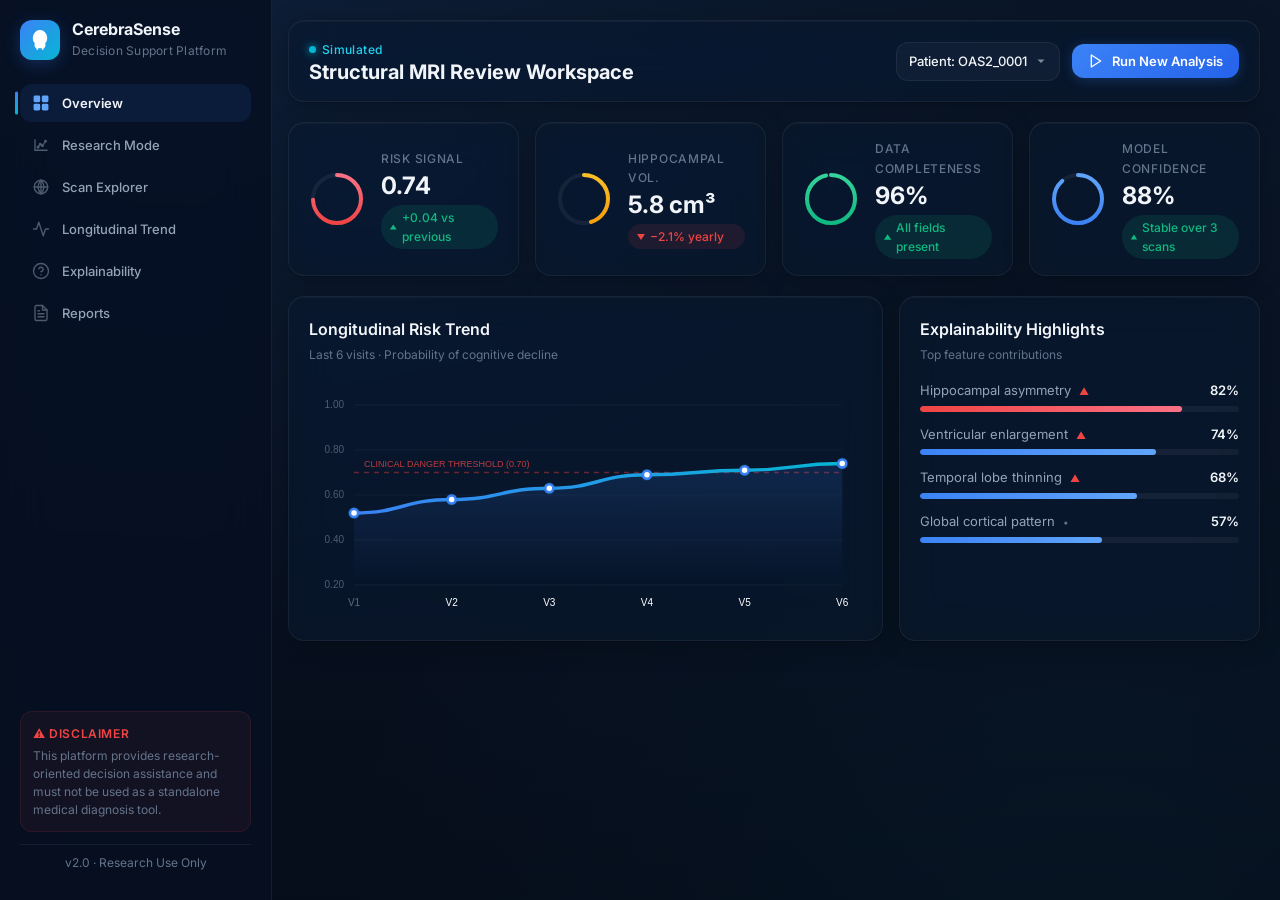
==== commit a99015bc: "feat: Add Research Mode to frontend demo and implement next-level artifacts - Introduced a new "Rese" ====
--- a/frontend_demo/index.html
+++ b/frontend_demo/index.html
@@ -59,6 +59,10 @@
             <svg viewBox="0 0 24 24" fill="none" stroke="currentColor" stroke-width="1.8" stroke-linecap="round" stroke-linejoin="round"><rect x="3" y="3" width="7" height="7" rx="1"/><rect x="14" y="3" width="7" height="7" rx="1"/><rect x="3" y="14" width="7" height="7" rx="1"/><rect x="14" y="14" width="7" height="7" rx="1"/></svg>
             <span>Overview</span>
           </button>
+          <button class="nav-item" data-page="research-mode" aria-label="Research Mode">
+            <svg viewBox="0 0 24 24" fill="none" stroke="currentColor" stroke-width="1.8" stroke-linecap="round" stroke-linejoin="round"><path d="M4 19V5"/><path d="M4 19h16"/><path d="M8 15l3-4 3 2 4-6"/><circle cx="8" cy="15" r="1"/><circle cx="11" cy="11" r="1"/><circle cx="14" cy="13" r="1"/><circle cx="18" cy="7" r="1"/></svg>
+            <span>Research Mode</span>
+          </button>
           <button class="nav-item" data-page="scan-explorer" aria-label="Scan Explorer">
             <svg viewBox="0 0 24 24" fill="none" stroke="currentColor" stroke-width="1.8" stroke-linecap="round" stroke-linejoin="round"><circle cx="12" cy="12" r="9"/><path d="M12 3v18M3 12h18"/><path d="M12 3a15 15 0 0 1 4 9 15 15 0 0 1-4 9"/><path d="M12 3a15 15 0 0 0-4 9 15 15 0 0 0 4 9"/></svg>
             <span>Scan Explorer</span>
@@ -184,6 +188,44 @@
               </div>
               <ul id="featureList" aria-label="Feature importance breakdown"></ul>
             </article>
+          </section>
+        </div>
+
+
+        <!-- Research Mode -->
+        <div class="page-view" id="page-research-mode">
+          <section class="research-grid" aria-label="Generated model evidence">
+            <article class="panel glass research-panel">
+              <div class="panel-header">
+                <h3>Model Board</h3>
+                <p id="researchStatus">Awaiting generated research payload</p>
+              </div>
+              <div class="research-model-row">
+                <span>Active track</span>
+                <strong id="researchActiveModel">OASIS-1 stable baseline</strong>
+              </div>
+              <div class="research-model-row">
+                <span>Longitudinal candidate</span>
+                <strong id="researchOasis2Model">OASIS-2 pending evaluation</strong>
+              </div>
+              <div class="research-metric-strip">
+                <div><span>Active AUROC</span><strong id="researchActiveAuroc">--</strong></div>
+                <div><span>OASIS-2 AUROC</span><strong id="researchOasis2Auroc">--</strong></div>
+                <div><span>Review cases</span><strong id="researchReviewCount">--</strong></div>
+              </div>
+            </article>
+
+            <article class="panel glass research-panel">
+              <div class="panel-header">
+                <h3>Progression Panel</h3>
+                <p id="researchProgressionSummary">No generated OASIS-2 case panel loaded</p>
+              </div>
+              <div class="research-card-list" id="researchProgressionList"></div>
+            </article>
+          </section>
+
+          <section class="panel glass research-disclaimer">
+            <p id="researchDisclaimer">Research decision-support only. Not diagnosis.</p>
           </section>
         </div>
 
--- a/frontend_demo/styles.css
+++ b/frontend_demo/styles.css
@@ -1207,6 +1207,109 @@
 
 
 /* ── 13. Responsive ────────────────────────────────────── */
+.research-grid {
+  display: grid;
+  grid-template-columns: minmax(0, 1fr) minmax(0, 1fr);
+  gap: var(--sp-4);
+}
+
+.research-panel {
+  min-height: 330px;
+}
+
+.research-model-row {
+  display: flex;
+  justify-content: space-between;
+  gap: var(--sp-4);
+  padding: var(--sp-4) 0;
+  border-bottom: 1px solid var(--border);
+}
+
+.research-model-row span,
+.research-metric-strip span,
+.research-case span,
+.research-empty span {
+  color: var(--text-muted);
+  font-size: var(--text-xs);
+}
+
+.research-model-row strong {
+  color: var(--text);
+  font-size: var(--text-sm);
+  text-align: right;
+}
+
+.research-metric-strip {
+  display: grid;
+  grid-template-columns: repeat(3, minmax(0, 1fr));
+  gap: var(--sp-3);
+  margin-top: var(--sp-4);
+}
+
+.research-metric-strip div {
+  padding: var(--sp-3);
+  border: 1px solid var(--border);
+  border-radius: var(--radius-sm);
+  background: rgba(255, 255, 255, 0.03);
+}
+
+.research-metric-strip strong {
+  display: block;
+  margin-top: var(--sp-1);
+  color: var(--primary-light);
+  font-size: var(--text-lg);
+}
+
+.research-card-list {
+  display: grid;
+  gap: var(--sp-3);
+}
+
+.research-case,
+.research-empty {
+  display: grid;
+  grid-template-columns: minmax(0, 1.2fr) minmax(0, 0.8fr) minmax(0, 0.7fr) auto;
+  align-items: center;
+  gap: var(--sp-3);
+  padding: var(--sp-3);
+  border: 1px solid var(--border);
+  border-radius: var(--radius-sm);
+  background: rgba(255, 255, 255, 0.03);
+}
+
+.research-empty {
+  grid-template-columns: 1fr;
+}
+
+.research-case strong,
+.research-empty strong {
+  display: block;
+  color: var(--text);
+  font-size: var(--text-sm);
+}
+
+.research-status-pill {
+  justify-self: end;
+  min-width: 64px;
+  padding: 6px 10px;
+  border: 1px solid rgba(245, 158, 11, 0.35);
+  border-radius: 999px;
+  color: #fbbf24;
+  background: rgba(245, 158, 11, 0.1);
+  text-align: center;
+  font-weight: var(--fw-semibold);
+}
+
+.research-disclaimer {
+  margin-top: var(--sp-4);
+}
+
+.research-disclaimer p {
+  color: var(--text-secondary);
+  font-size: var(--text-sm);
+  line-height: 1.6;
+}
+
 @media (max-width: 1100px) {
   .app-shell {
     grid-template-columns: 1fr;
@@ -1248,6 +1351,10 @@
   .explain-grid {
     grid-template-columns: 1fr;
   }
+
+  .research-grid {
+    grid-template-columns: 1fr;
+  }
 }
 
 @media (max-width: 640px) {
@@ -1281,6 +1388,15 @@
 
   .range-selector {
     margin-left: 0;
+  }
+
+  .research-metric-strip,
+  .research-case {
+    grid-template-columns: 1fr;
+  }
+
+  .research-status-pill {
+    justify-self: start;
   }
 }
 
@@ -1347,4 +1463,3 @@
   color: var(--text);
   margin-bottom: 2px;
 }
-
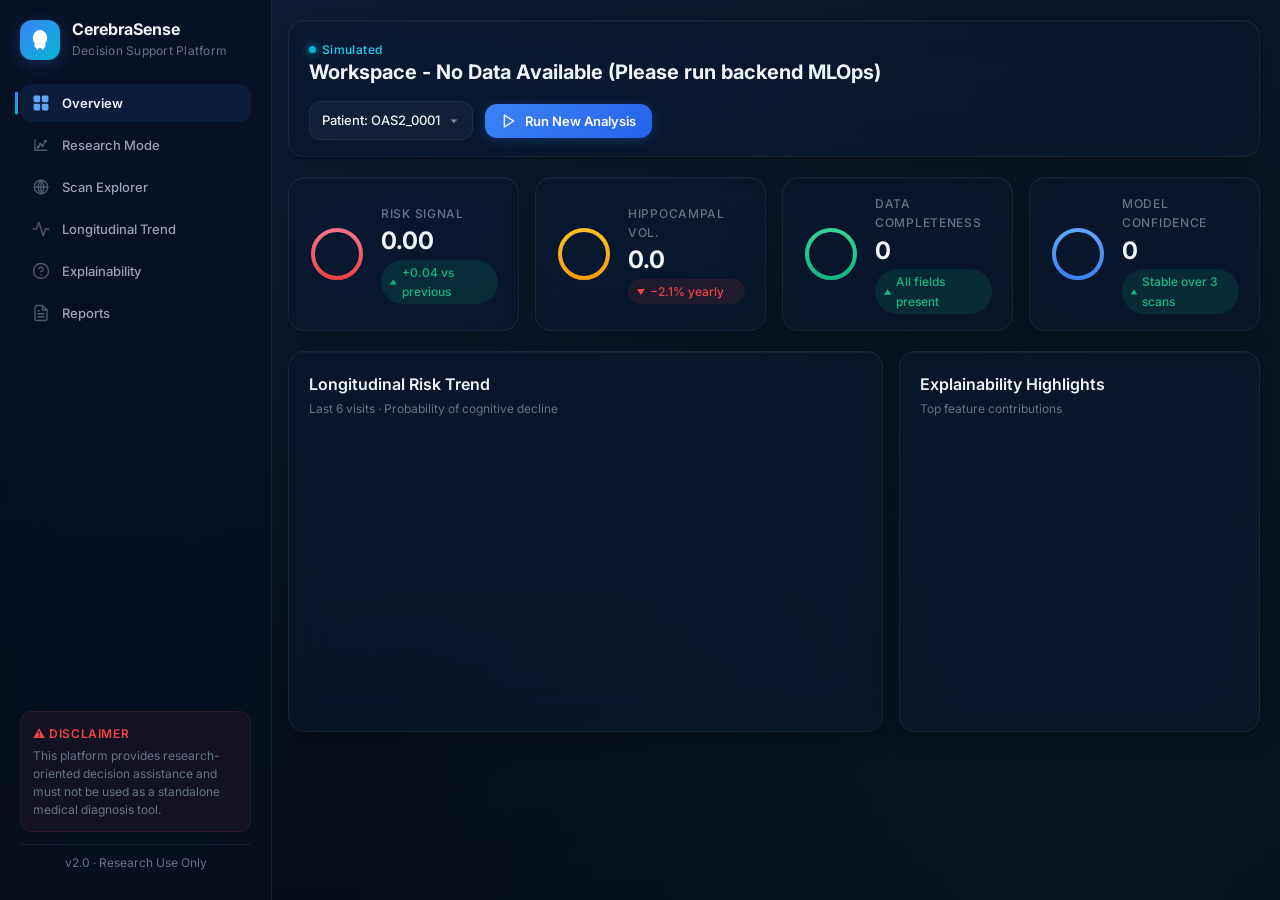
==== commit a9d672f8: "Add CerebraSense control tower workflow" ====
--- a/frontend_demo/index.html
+++ b/frontend_demo/index.html
@@ -213,6 +213,7 @@
                 <div><span>OASIS-2 AUROC</span><strong id="researchOasis2Auroc">--</strong></div>
                 <div><span>Review cases</span><strong id="researchReviewCount">--</strong></div>
               </div>
+              <div class="research-action-row" id="researchDemoActions"></div>
             </article>
 
             <article class="panel glass research-panel">
@@ -382,6 +383,7 @@
     </div>
 
     <div class="sidebar-overlay" id="sidebarOverlay"></div>
+    <script src="./api-config.js"></script>
     <script src="./app.js"></script>
   </body>
 </html>
--- a/frontend_demo/styles.css
+++ b/frontend_demo/styles.css
@@ -1260,6 +1260,29 @@
   font-size: var(--text-lg);
 }
 
+.research-action-row {
+  display: grid;
+  grid-template-columns: repeat(3, minmax(0, 1fr));
+  gap: var(--sp-2);
+  margin-top: var(--sp-4);
+}
+
+.research-action-button {
+  min-height: 42px;
+  padding: 8px 10px;
+  border: 1px solid var(--border);
+  border-radius: var(--radius-sm);
+  color: var(--text-secondary);
+  background: rgba(255, 255, 255, 0.03);
+  font-size: var(--text-xs);
+  font-weight: var(--fw-semibold);
+}
+
+.research-action-button.ready {
+  color: var(--primary-light);
+  border-color: rgba(59, 130, 246, 0.35);
+}
+
 .research-card-list {
   display: grid;
   gap: var(--sp-3);
@@ -1391,6 +1414,7 @@
   }
 
   .research-metric-strip,
+  .research-action-row,
   .research-case {
     grid-template-columns: 1fr;
   }
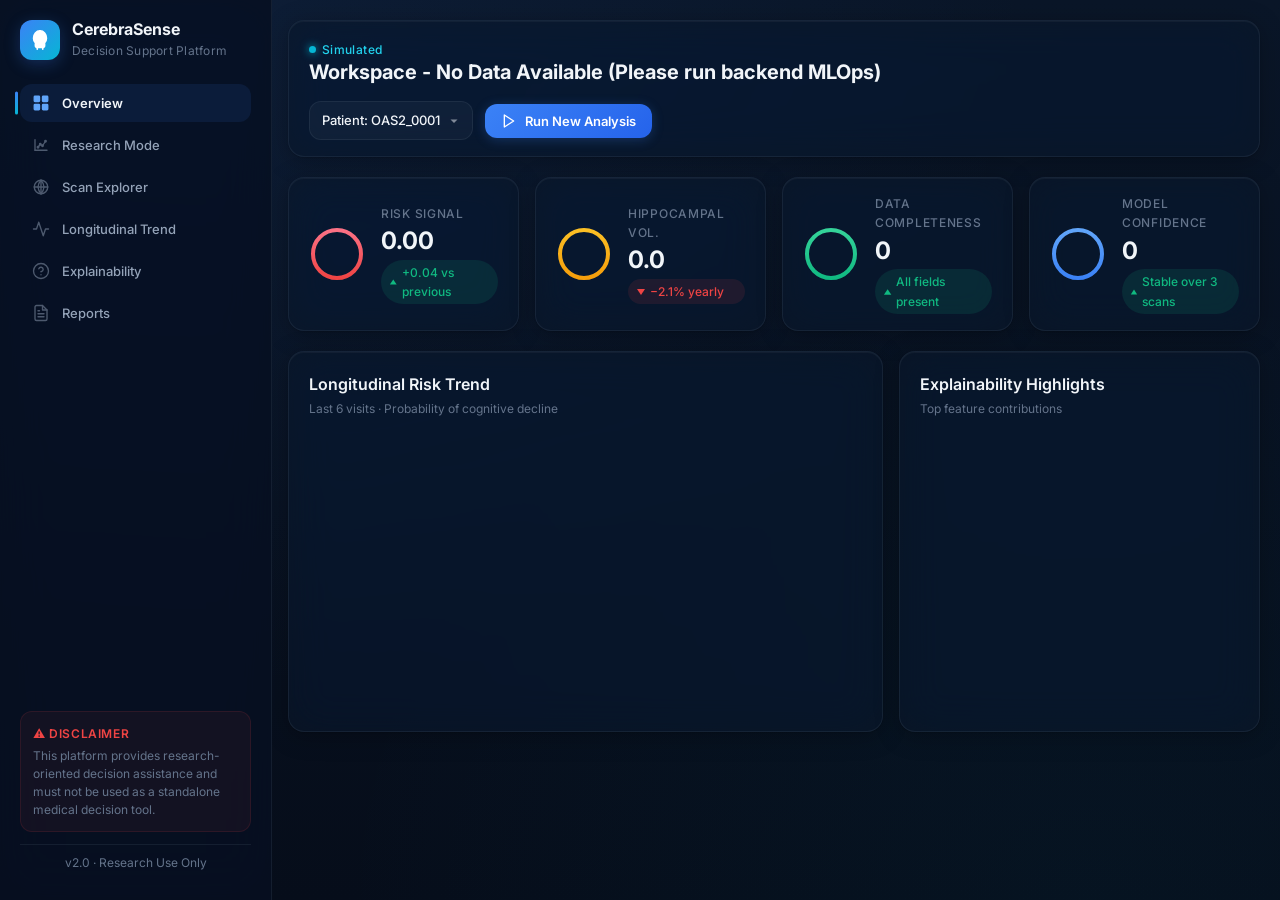
==== commit 365c37ed: "Fix Control Tower launch ergonomics" ====
--- a/frontend_demo/index.html
+++ b/frontend_demo/index.html
@@ -84,7 +84,7 @@
         <div class="sidebar-footer">
           <div class="notice">
             <h2>⚠ Disclaimer</h2>
-            <p>This platform provides research-oriented decision assistance and must not be used as a standalone medical diagnosis tool.</p>
+            <p>This platform provides research-oriented decision assistance and must not be used as a standalone medical decision tool.</p>
           </div>
           <div class="version-tag">v2.0 · Research Use Only</div>
         </div>
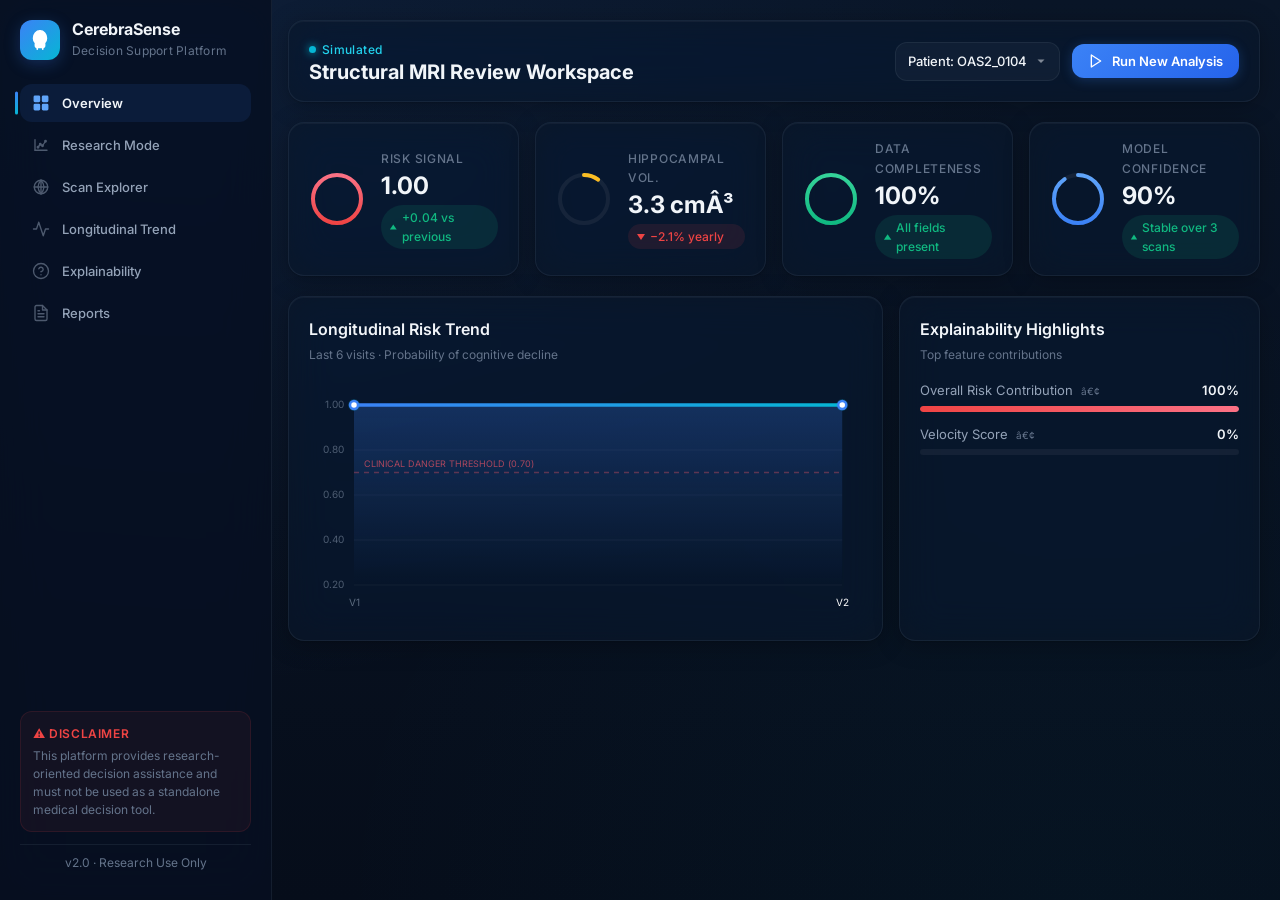
==== commit 77eea775: "fix: resolve null/zero data bug on web init and add robust offline fallback - Replaced brittle inlin" ====
--- a/frontend_demo/index.html
+++ b/frontend_demo/index.html
@@ -383,7 +383,7 @@
     </div>
 
     <div class="sidebar-overlay" id="sidebarOverlay"></div>
-    <script src="./api-config.js"></script>
-    <script src="./app.js"></script>
+    <script src="./api-config.js?v=data-bridge-20260529b"></script>
+    <script src="./app.js?v=data-bridge-20260529b"></script>
   </body>
 </html>
